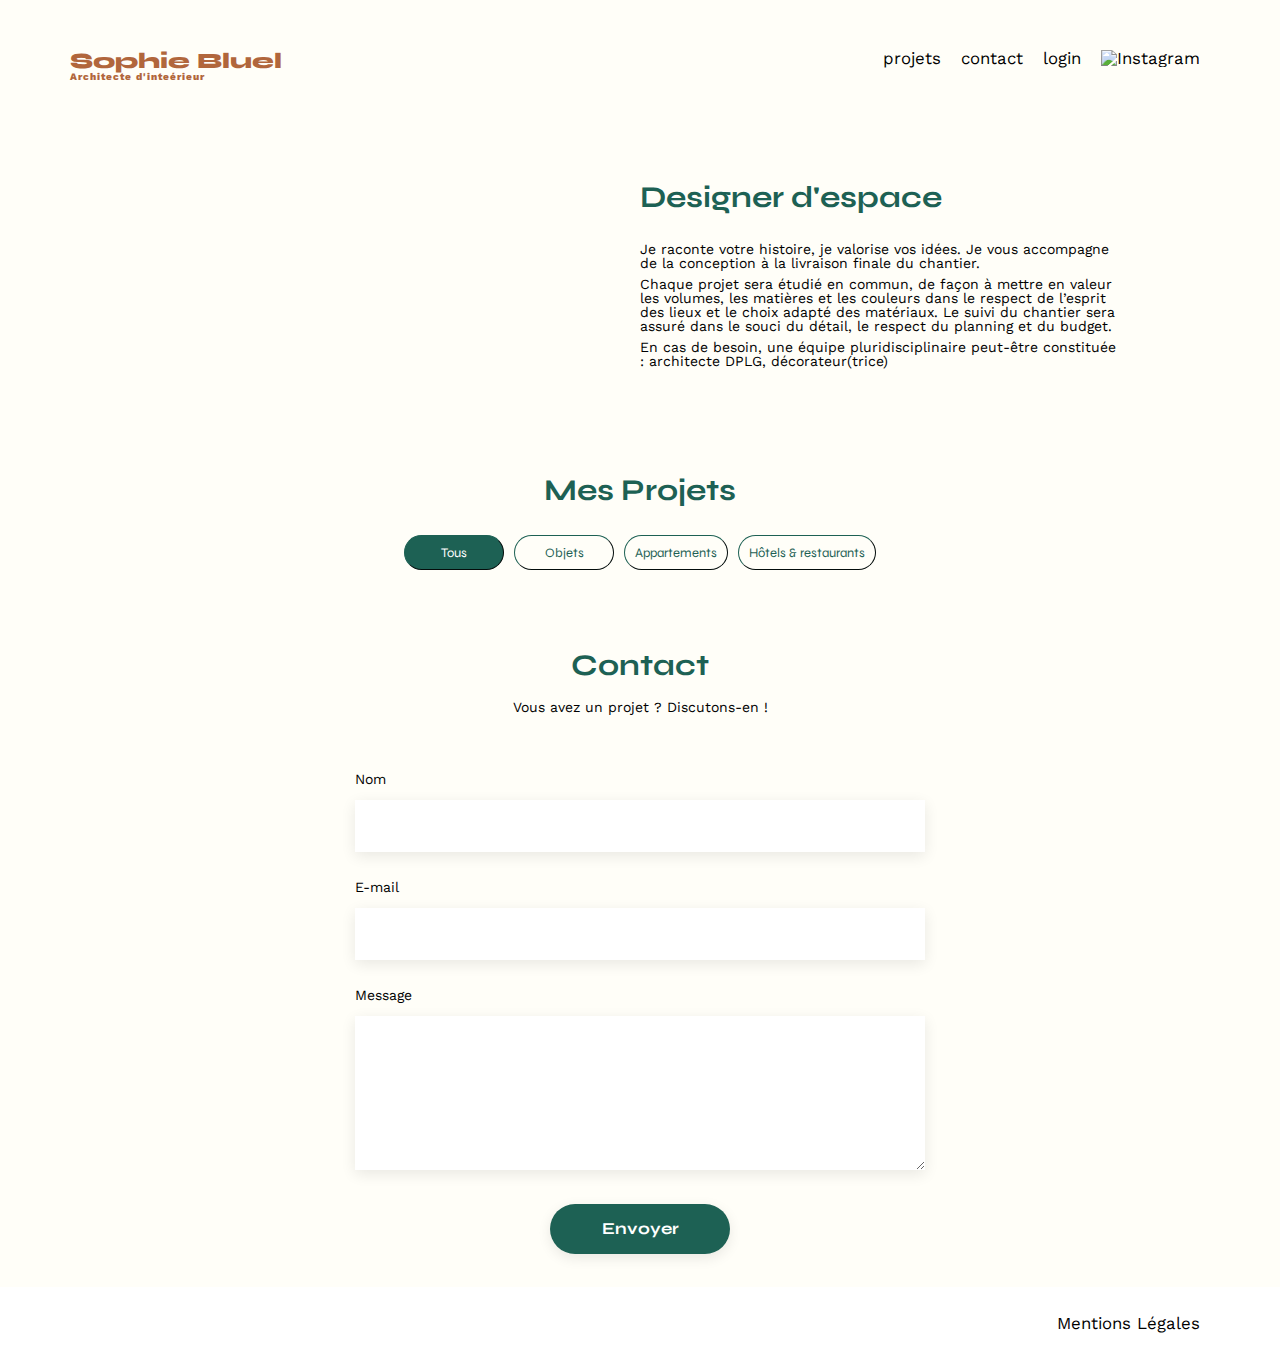
==== FrontEnd/index.html @ c116f13b "Archived works.js, Create galleries.js work-cards.js filters-display.js and filters-logic.js Refacto" ====
<!DOCTYPE html>
<html lang="fr">

<head>
	<meta charset="UTF-8">
	<title>Sophie Bluel - Architecte d'intérieur</title>
	<meta name="viewport" content="width=device-width, initial-scale=1.0">
	<link rel="preconnect" href="https://fonts.googleapis.com">
	<link rel="preconnect" href="https://fonts.gstatic.com" crossorigin>
	<link href="https://fonts.googleapis.com/css2?family=Syne:wght@700;800&family=Work+Sans&display=swap"
		rel="stylesheet">
	<meta name="description" content="">
	<link rel="stylesheet" href="./assets/style.css">
	<script src="https://kit.fontawesome.com/8b28c0dd29.js" crossorigin="anonymous"></script>
	<script type="module" src="galleries.js"></script>
	<script type="module" src="edit.js"></script>

</head>

<body>

	<div class="wrapper">
		<header>
			<a href='./index.html'>
				<h1>Sophie Bluel <span>Architecte d'inteérieur</span></h1>
			</a>
			<nav>
				<ul>
					<li>projets</li>
					<li>contact</li>
					<li><a href="./login.html">login</a></li>
					<li><img src="./assets/icons/instagram.png" alt="Instagram"></li>
				</ul>
			</nav>
		</header>
		<main>
			<section id="introduction">
				<figure>
					<img src="./assets/images/sophie-bluel.png" alt="">
				</figure>
				<article>
					<h2>Designer d'espace</h2>
					<p>Je raconte votre histoire, je valorise vos idées. Je vous accompagne de la conception à la
						livraison
						finale du chantier.</p>
					<p>Chaque projet sera étudié en commun, de façon à mettre en valeur les volumes, les matières et les
						couleurs dans le respect de l’esprit des lieux et le choix adapté des matériaux. Le suivi du
						chantier sera assuré dans le souci du détail, le respect du planning et du budget.</p>
					<p>En cas de besoin, une équipe pluridisciplinaire peut-être constituée : architecte DPLG,
						décorateur(trice)</p>
				</article>
			</section>
			<section id="portfolio">
				<div class="title-wrapper">
					<h2>Mes Projets</h2>
				</div>
				<div class="filtres">
					<button class="btn-filtre actif" id="btn-tous">Tous</button>
					<button class="btn-filtre" id="btn-objets">Objets</button>
					<button class="btn-filtre" id="btn-appart">Appartements</button>
					<button class="btn-filtre" id="btn-hotels-restos">Hôtels & restaurants</button>
				</div>
				<div class="gallery"></div>
			</section>
			<section id="contact">
				<h2>Contact</h2>
				<p>Vous avez un projet ? Discutons-en !</p>
				<form action="#" method="post">
					<label for="name">Nom</label>
					<input type="text" name="name" id="name">
					<label for="email">E-mail</label>
					<input type="email" name="email" id="email">
					<label for="message">Message</label>
					<textarea name="message" id="message" cols="30" rows="10"></textarea>
					<input type="submit" value="Envoyer">
				</form>
			</section>
			<aside id="modal1" class="modal" aria-hidden="true" role="dialog" aria-labelledby="modal1-title" style="display:none;">
				<div class="modal-wrapper">
					<div class="modal-nav">
						<i class="fa-solid fa-xmark"></i>
					</div>
					<div class="modal-content">
						<h3 id="modal1-title">Galerie photo</h3>
						<div class="gallery modal-gallery"></div>
						<a href="#modal2" id="btn-add-work"><button>Ajouter une photo</button></a>
						<a href="#">Supprimer la galerie</a>
					</div>
				</div>
			</aside>
			<aside id="modal2" class="modal" aria-hidden="true" role="dialog" aria-labelledby="modal2-title" style="display:none;">
				<div class="modal-wrapper">
					<div class="modal-nav">
						<i class="fa-solid fa-arrow-left"></i>
						<i class="fa-solid fa-xmark"></i>
					</div>
					<div class="modal-content">
						<h3 id="modal2-title">Ajout photo</h3>
					</div>
				</div>
			</aside>
		</main>
	</div>

	<footer>
		<nav>
			<ul>
				<li>Mentions Légales</li>
			</ul>
		</nav>
	</footer>
</body>

</html>
---- FrontEnd/assets/style.css ----
/* http://meyerweb.com/eric/tools/css/reset/
   v2.0 | 20110126
   License: none (public domain)
*/

html, body, div, span, applet, object, iframe,
h1, h2, h3, h4, h5, h6, p, blockquote, pre,
a, abbr, acronym, address, big, cite, code,
del, dfn, em, img, ins, kbd, q, s, samp,
small, strike, strong, sub, sup, tt, var,
b, u, i, center,
dl, dt, dd, ol, ul, li,
fieldset, form, label, legend,
table, caption, tbody, tfoot, thead, tr, th, td,
article, aside, canvas, details, embed,
figure, figcaption, footer, header, hgroup,
menu, nav, output, ruby, section, summary,
time, mark, audio, video {
	margin: 0;
	padding: 0;
	border: 0;
	font-size: 100%;
	font: inherit;
	vertical-align: baseline;
}
/* HTML5 display-role reset for older browsers */
article, aside, details, figcaption, figure,
footer, header, hgroup, menu, nav, section {
	display: block;
}
body {
	line-height: 1;
}
ol, ul {
	list-style: none;
}
blockquote, q {
	quotes: none;
}
blockquote:before, blockquote:after,
q:before, q:after {
	content: '';
	content: none;
}
table {
	border-collapse: collapse;
	border-spacing: 0;
}
/** end reset css**/
:root {
	--main-bg-color: #FFFEF8;
	--bg-color-2: white;
	--bg-color-3 : black;
	--main-highlight-color: #1D6154;
	--highlight-color-2: #B1663C;
}
body {
	font-family: 'Work Sans' ;
	font-size: 14px;
	background-color: var(--main-bg-color);
	display: flex;
	flex-direction: column;
}
.edit-banner {
	display: flex;
	justify-content: center;
	align-items: stretch;
	gap: 20px;
	width: 100%;
	min-height: 40px;
	padding: 10px 0;
	background-color: var(--bg-color-3);
	color: var(--bg-color-2);
}
.edit-banner a {
	display: flex;
	gap: 10px;
	font-size: large;
	align-self: center;
}
.edit-banner button {
	background-color: var(--bg-color-2);
}
#publish {
	font-size: inherit;
	font-family: inherit;
	border-radius: 60px;
	padding: 10px 20px;
	border-width: 0;
}
.wrapper {
	width: 90%;
	min-height: 93vh;
	align-self: center;
}
header, main, footer nav {
	max-width: 1140px;
	margin:auto;
}
header {
	display: flex;
	justify-content: space-between;
	padding: 50px 0
}
main {
	display: flex;
	flex-direction: column;
	align-items: center;
}
section {
	margin: 50px 0;
	width: 85%;
}
h1{
	display: flex;
	flex-direction: column;
	font-family: 'Syne';
	font-size: 22px;
	font-weight: 800;
	color: var(--highlight-color-2);
}

h1 > span {
	font-family: 'Work Sans';
	font-size:10px;
	letter-spacing: 0.1em;
;
}

h2{
	font-family: 'Syne';
	font-weight: 700;
	font-size: 30px;
	color: var(--main-highlight-color)
}
h3 {
	font-size: x-large;
}
a {
	color: inherit;
	text-decoration: none;
}
a:visited {
	color: initial;
}
a.actif {
	font-weight: bold;
}
header a {
	text-decoration: none;
}
nav ul {
	display: flex;
	align-items: center;
	list-style-type: none;
}
nav li {
	padding: 0 10px;
	font-size: 1.2em;
}
nav img {
	height: 25px;
}
li:hover,
nav a:hover {
	color: var(--highlight-color-2);
}
.modifier {
	display: flex;
	gap: 10px;
}
#introduction {
	display: flex;
	align-items: center;
}
#introduction figure {
	flex: 1
}
#introduction img {
	display: block;
	margin-right: auto;
	width: 90%;
}
#introduction figure .modifier {
	padding-top: 20px;
} 
#introduction article {
	flex: 1
}
#introduction h2 {
	margin-bottom: 1em;
}

#introduction p {
	margin-bottom: 0.5em;
}
#portfolio {
	display: flex;
	flex-direction: column;
	align-items: center;
	gap: 30px;
}
.title-wrapper {
	display: flex;
	justify-content: center;
	align-items: center;
}
#portfolio .modifier {
	padding-left: 30px;
}
.filtres {
	display: flex;
	justify-content: center;
	align-items: stretch;
	gap: 10px;
	height: 35px;
}
.filtres button {
	font-family: 'Syne';
	font-size: small;
	color: var(--main-highlight-color);
	background-color: var(--main-bg-color);
	border-radius: 60px;
	border-width: 1px;
	border-color: var(--main-highlight-color);
	min-width: 100px;
	padding: 0 10px;
	transition-duration: 0.2s;
}
.filtres button:hover,
.filtres .actif {
	color: var(--bg-color-2);
	background-color: var(--main-highlight-color);
}

.gallery {
	width: 100%;
	display: grid;
	grid-template-columns: 1fr 1fr 1fr;
	grid-column-gap: 20px;
	grid-row-gap: 20px;
}

.gallery img {
	width: 100%;

}
#contact {
	width: 50%;
	margin: auto;
}
#login {
	display: flex;
	flex-direction: column;
	align-items: stretch;
	gap: 40px;
	padding-top: 100px;
	width: 40%;
	margin: auto;
}
#contact > *, #login > * {
	text-align: center;

}
#contact h2 {
	margin-bottom: 20px;
}
#contact form, #login form {
	text-align: left;
	display: flex;
	flex-direction: column;
}
#contact form {
	margin-top:30px;
}
#contact input,
#login input, #login button{
	height: 50px;
	font-size: 1.2em;
	border: none;
	box-shadow: 0px 4px 14px rgba(0, 0, 0, 0.09);
}
#contact label, #login label {
	margin: 2em 0 1em 0;
}
#contact textarea {
	border: none;
	box-shadow: 0px 4px 14px rgba(0, 0, 0, 0.09);
}

input[type="submit"], #login button, .modal button{
	font-family: 'Syne';
	font-weight: 700;
	color: var(--bg-color-2);
	background-color: var(--main-highlight-color);
	width: 180px;
	text-align: center;
	border-radius: 60px ;
}
input[type="submit"]:hover, button {
	background-color: #0E2F28;
	cursor: pointer;
}
input[type="submit"] {
	margin : 2em auto ;
}
#login button {
	align-self: center;
}
.error {
	color: darkred;
	text-align: center;
}
footer {
	background-color: var(--bg-color-2);
	padding: 2em;
}
footer nav ul {
	display: flex;
	justify-content: flex-end;
}
.modal {
	display: flex;
	justify-content: center;
	align-items: center;
	position: fixed;
	top: 0;
	left: 0;
	width: 100%;
	height: 100%;
	background-color: rgba(0, 0, 0, 0.8);
}
.modal-wrapper {
	overflow: auto;
	width: 60vh;
	max-height: 70vh;
	padding: 30px;
	border-radius: 10px;
	background-color: var(--main-bg-color);
}
.modal-nav {
	display: flex;
	justify-content: flex-end;
}
#modal2 .modal-nav {
	justify-content: space-between;
}
.modal i {
	font-size: large;
	cursor: pointer;
}
.modal-content {
	display: flex;
	flex-direction: column;
	align-items: center;
	padding: 10px 60px;
	gap: 20px;
}
.modal-gallery {
	grid-template-columns: repeat(5, 1fr);
	grid-column-gap: 10px;
	grid-row-gap: 10px;
	padding: 30px 0;
	border-bottom: 1px solid lightgray;
	font-size: smaller;
}
.placeholder {
	background-color: #0E2F28;
	height: 10vh;
}
.modal button{
	border-width: 0;
	padding: 10px;
	margin-top: 10px;
}
.modal a {
	color: var(--highlight-color-2);
}
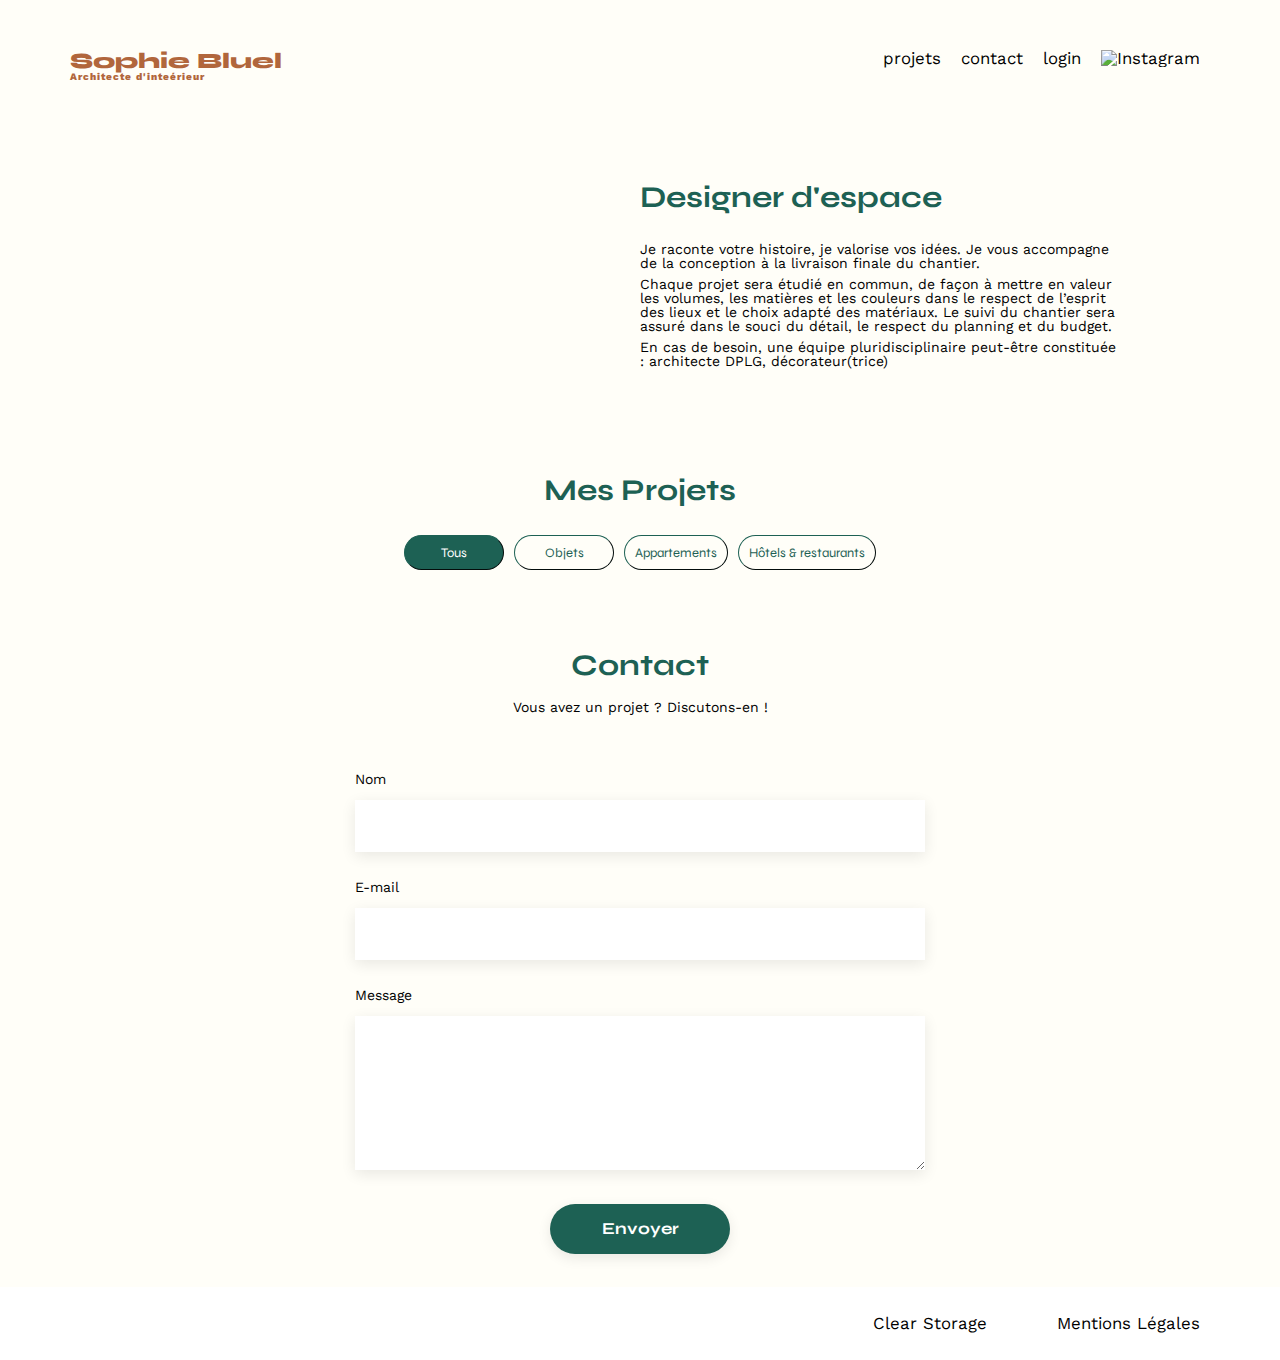
==== commit 7b8891b3: "Create global-init.js index-init.js login-init.js, Update index.html login.html style.css Création d" ====
--- a/FrontEnd/index.html
+++ b/FrontEnd/index.html
@@ -12,7 +12,7 @@
 	<meta name="description" content="">
 	<link rel="stylesheet" href="./assets/style.css">
 	<script src="https://kit.fontawesome.com/8b28c0dd29.js" crossorigin="anonymous"></script>
-	<script type="module" src="galleries.js"></script>
+	<script type="module" src="index-init.js"></script>
 	<script type="module" src="edit.js"></script>
 
 </head>
@@ -105,6 +105,7 @@
 	<footer>
 		<nav>
 			<ul>
+				<li id="clear-storage">Clear Storage</li>
 				<li>Mentions Légales</li>
 			</ul>
 		</nav>
--- a/FrontEnd/assets/style.css
+++ b/FrontEnd/assets/style.css
@@ -157,6 +157,7 @@
 nav li {
 	padding: 0 10px;
 	font-size: 1.2em;
+	cursor: pointer;
 }
 nav img {
 	height: 25px;
@@ -316,8 +317,8 @@
 	padding: 2em;
 }
 footer nav ul {
-	display: flex;
 	justify-content: flex-end;
+	gap: 50px;
 }
 .modal {
 	display: flex;
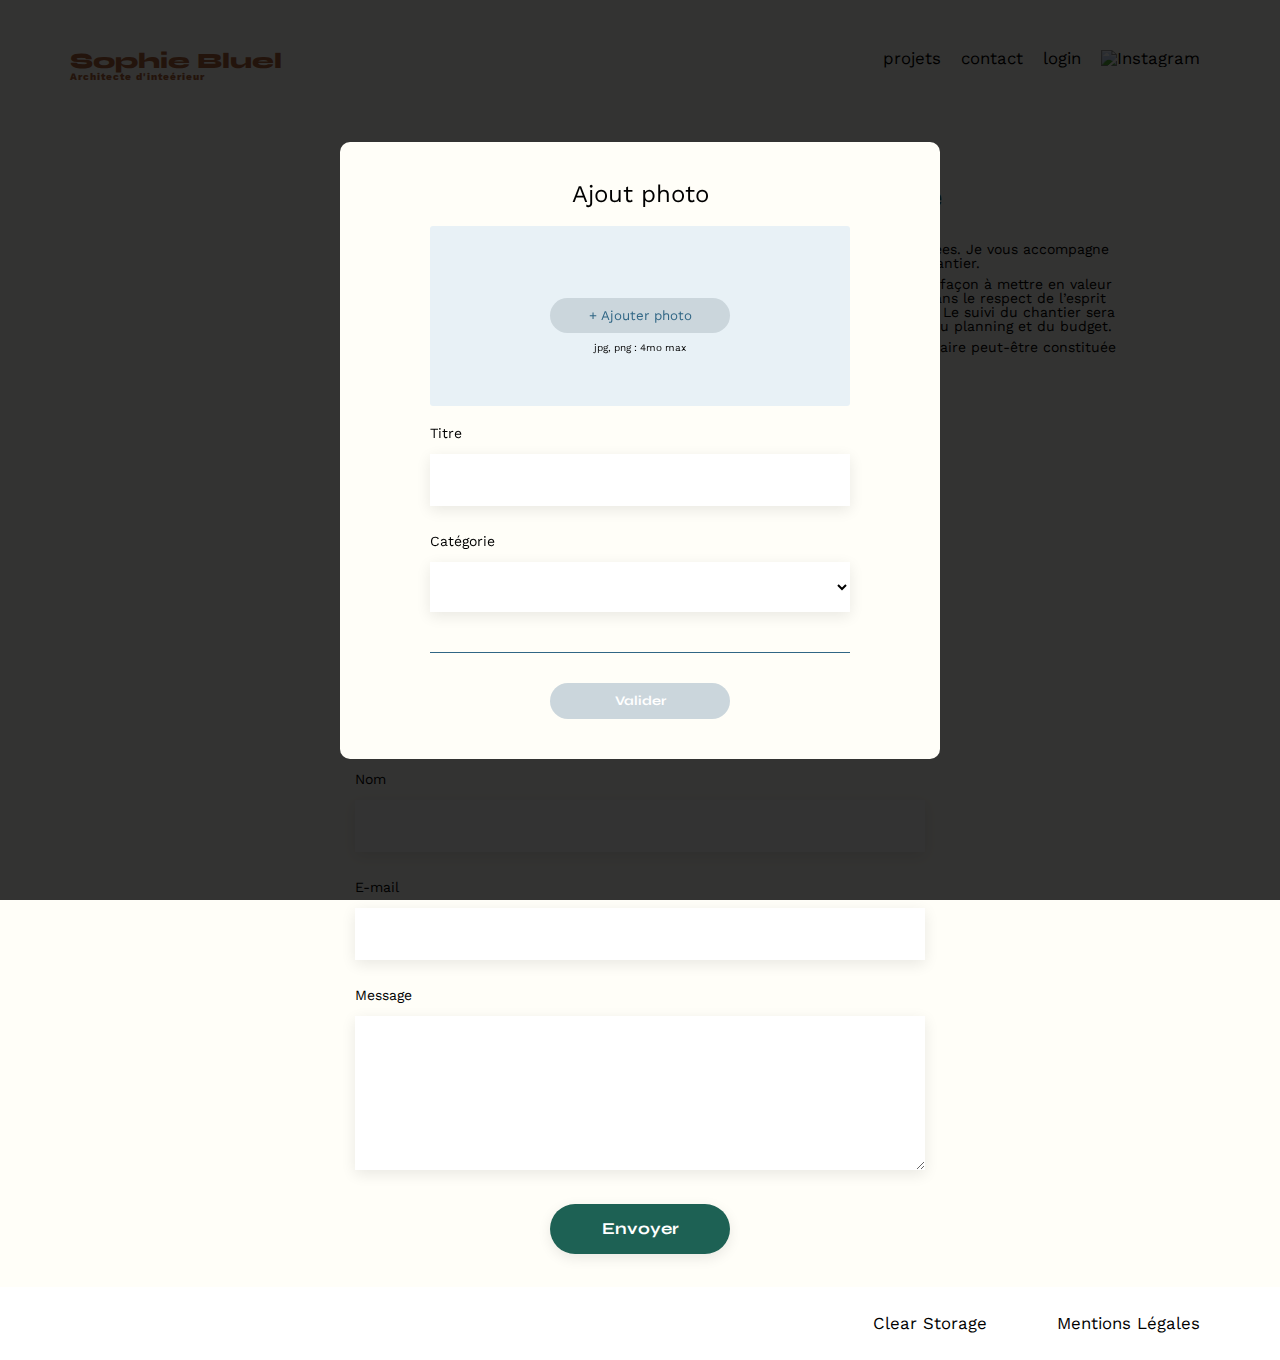
==== commit 5a591776: "Update style.css index.html Ajustement des styles de la modale 2" ====
--- a/FrontEnd/index.html
+++ b/FrontEnd/index.html
@@ -12,8 +12,8 @@
 	<meta name="description" content="">
 	<link rel="stylesheet" href="./assets/style.css">
 	<script src="https://kit.fontawesome.com/8b28c0dd29.js" crossorigin="anonymous"></script>
-	<script type="module" src="index-init.js"></script>
-	<script type="module" src="edit.js"></script>
+	<script type="module" src="./index-init.js"></script>
+	<!-- <script type="module" src="edit.js"></script> -->
 
 </head>
 
@@ -26,8 +26,8 @@
 			</a>
 			<nav>
 				<ul>
-					<li>projets</li>
-					<li>contact</li>
+					<li><a href="#portfolio">projets</a></li>
+					<li><a href="#contact">contact</a></li>
 					<li><a href="./login.html">login</a></li>
 					<li><img src="./assets/icons/instagram.png" alt="Instagram"></li>
 				</ul>
@@ -75,7 +75,7 @@
 					<input type="submit" value="Envoyer">
 				</form>
 			</section>
-			<aside id="modal1" class="modal" aria-hidden="true" role="dialog" aria-labelledby="modal1-title" style="display:none;">
+			<!-- <aside id="modal1" class="modal" aria-hidden="true" role="dialog" aria-labelledby="modal1-title" style="display:none;">
 				<div class="modal-wrapper">
 					<div class="modal-nav">
 						<i class="fa-solid fa-xmark"></i>
@@ -87,8 +87,8 @@
 						<a href="#">Supprimer la galerie</a>
 					</div>
 				</div>
-			</aside>
-			<aside id="modal2" class="modal" aria-hidden="true" role="dialog" aria-labelledby="modal2-title" style="display:none;">
+			</aside> -->
+			<aside id="modal2" class="modal" aria-hidden="true" role="dialog" aria-labelledby="modal2-title">
 				<div class="modal-wrapper">
 					<div class="modal-nav">
 						<i class="fa-solid fa-arrow-left"></i>
@@ -96,6 +96,24 @@
 					</div>
 					<div class="modal-content">
 						<h3 id="modal2-title">Ajout photo</h3>
+						<div id="photo-frame">
+							<i class="fa-regular fa-image"></i>
+							<button id="btn-add-photo">+ Ajouter photo</button>
+							<p>jpg, png : 4mo max</p>
+						</div>
+						<form action="#" method="post" id="photo-form">
+							<label for="title">Titre</label>
+							<input type="text" name="title" id="title">
+							<label for="category">Catégorie</label>
+							<select name="category" id="category">
+								<option label=" " hidden disabled selected value></option>
+								<option value="Objets">Objets</option>
+								<option value="Appartements">Appartements</option>
+								<option value="Hôtels et restaurants">Hôtels et restaurants</option>
+							</select>
+							
+						</form>
+						<button type="submit" form="photo-form" value="submit">Valider</button>
 					</div>
 				</div>
 			</aside>
--- a/FrontEnd/assets/style.css
+++ b/FrontEnd/assets/style.css
@@ -139,6 +139,7 @@
 a {
 	color: inherit;
 	text-decoration: none;
+	cursor: pointer;
 }
 a:visited {
 	color: initial;
@@ -207,7 +208,8 @@
 	align-items: center;
 }
 #portfolio .modifier {
-	padding-left: 30px;
+	position: absolute;
+	transform: translate(200%);
 }
 .filtres {
 	display: flex;
@@ -266,7 +268,7 @@
 #contact h2 {
 	margin-bottom: 20px;
 }
-#contact form, #login form {
+#contact form, #login form, #photo-form {
 	text-align: left;
 	display: flex;
 	flex-direction: column;
@@ -275,13 +277,16 @@
 	margin-top:30px;
 }
 #contact input,
-#login input, #login button{
+#login input,
+#login button,
+#photo-form input,
+select{
 	height: 50px;
 	font-size: 1.2em;
 	border: none;
 	box-shadow: 0px 4px 14px rgba(0, 0, 0, 0.09);
 }
-#contact label, #login label {
+label{
 	margin: 2em 0 1em 0;
 }
 #contact textarea {
@@ -305,6 +310,11 @@
 input[type="submit"] {
 	margin : 2em auto ;
 }
+select {
+	background-color: white;
+	padding-left: 15px;
+	padding-right: 15px;
+}
 #login button {
 	align-self: center;
 }
@@ -346,7 +356,7 @@
 #modal2 .modal-nav {
 	justify-content: space-between;
 }
-.modal i {
+.modal-nav i {
 	font-size: large;
 	cursor: pointer;
 }
@@ -365,10 +375,6 @@
 	border-bottom: 1px solid lightgray;
 	font-size: smaller;
 }
-.placeholder {
-	background-color: #0E2F28;
-	height: 10vh;
-}
 .modal button{
 	border-width: 0;
 	padding: 10px;
@@ -376,4 +382,39 @@
 }
 .modal a {
 	color: var(--highlight-color-2);
+}
+#photo-frame {
+	display: flex;
+	flex-direction: column;
+	justify-content: center;
+	align-items: center;
+	height: 20vh;
+	width: 100%;
+	background-color: #E8F1F6;
+	border-radius: 3px;
+}
+.fa-image{
+	color: #CBD6DC;
+	font-size: 60px;
+}
+#btn-add-photo{
+	color: #306685;
+	font-family: unset;
+	font-weight: unset;
+	margin-top: 20px;
+}
+#photo-frame p{
+	padding-top: 10px;
+	font-size: x-small;
+}
+#photo-form {
+	width: 100%;
+	border-bottom: #306685 solid 1px;
+	padding-bottom: 40px;
+}
+#photo-form :first-child{
+	margin-top: unset;
+}
+#modal2 button {
+	background-color: #CBD6DC;
 }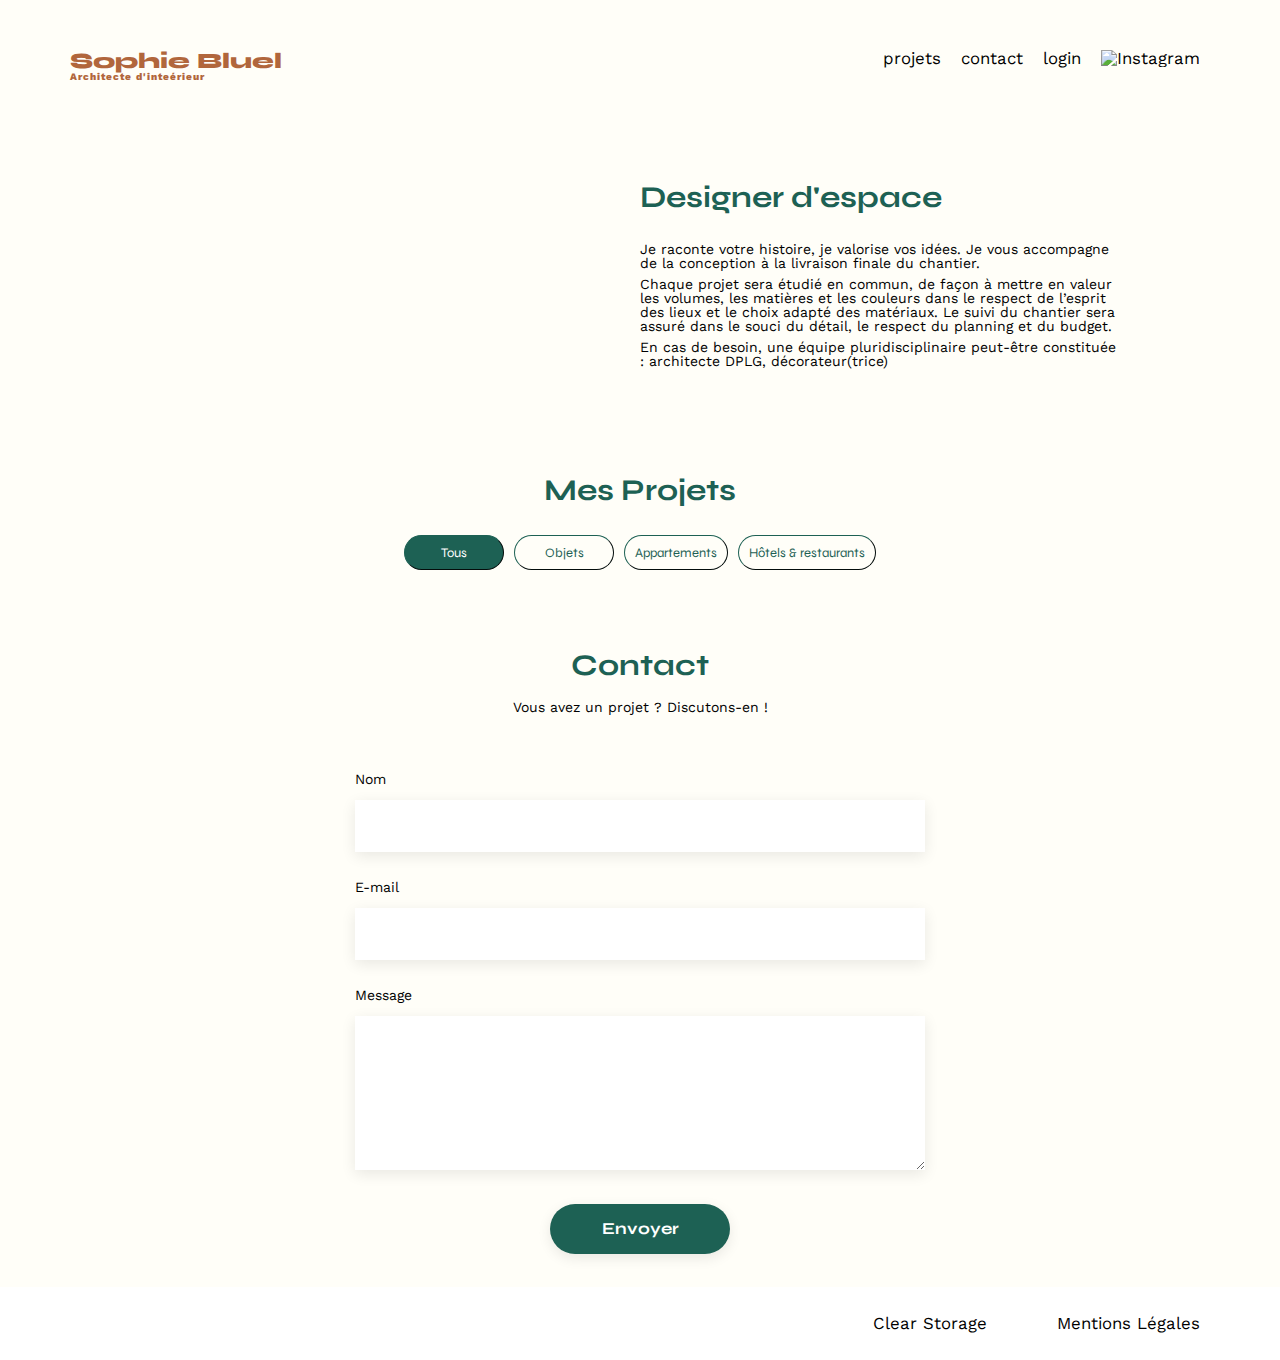
==== commit 3f352e8e: "Update modals js files, global-create.js and config.js Création dynamique de la deuxième fenètre mod" ====
--- a/FrontEnd/index.html
+++ b/FrontEnd/index.html
@@ -88,7 +88,7 @@
 					</div>
 				</div>
 			</aside> -->
-			<aside id="modal2" class="modal" aria-hidden="true" role="dialog" aria-labelledby="modal2-title">
+			<!-- <aside id="modal2" class="modal" aria-hidden="true" role="dialog" aria-labelledby="modal2-title">
 				<div class="modal-wrapper">
 					<div class="modal-nav">
 						<i class="fa-solid fa-arrow-left"></i>
@@ -116,7 +116,7 @@
 						<button type="submit" form="photo-form" value="submit">Valider</button>
 					</div>
 				</div>
-			</aside>
+			</aside> -->
 		</main>
 	</div>
 
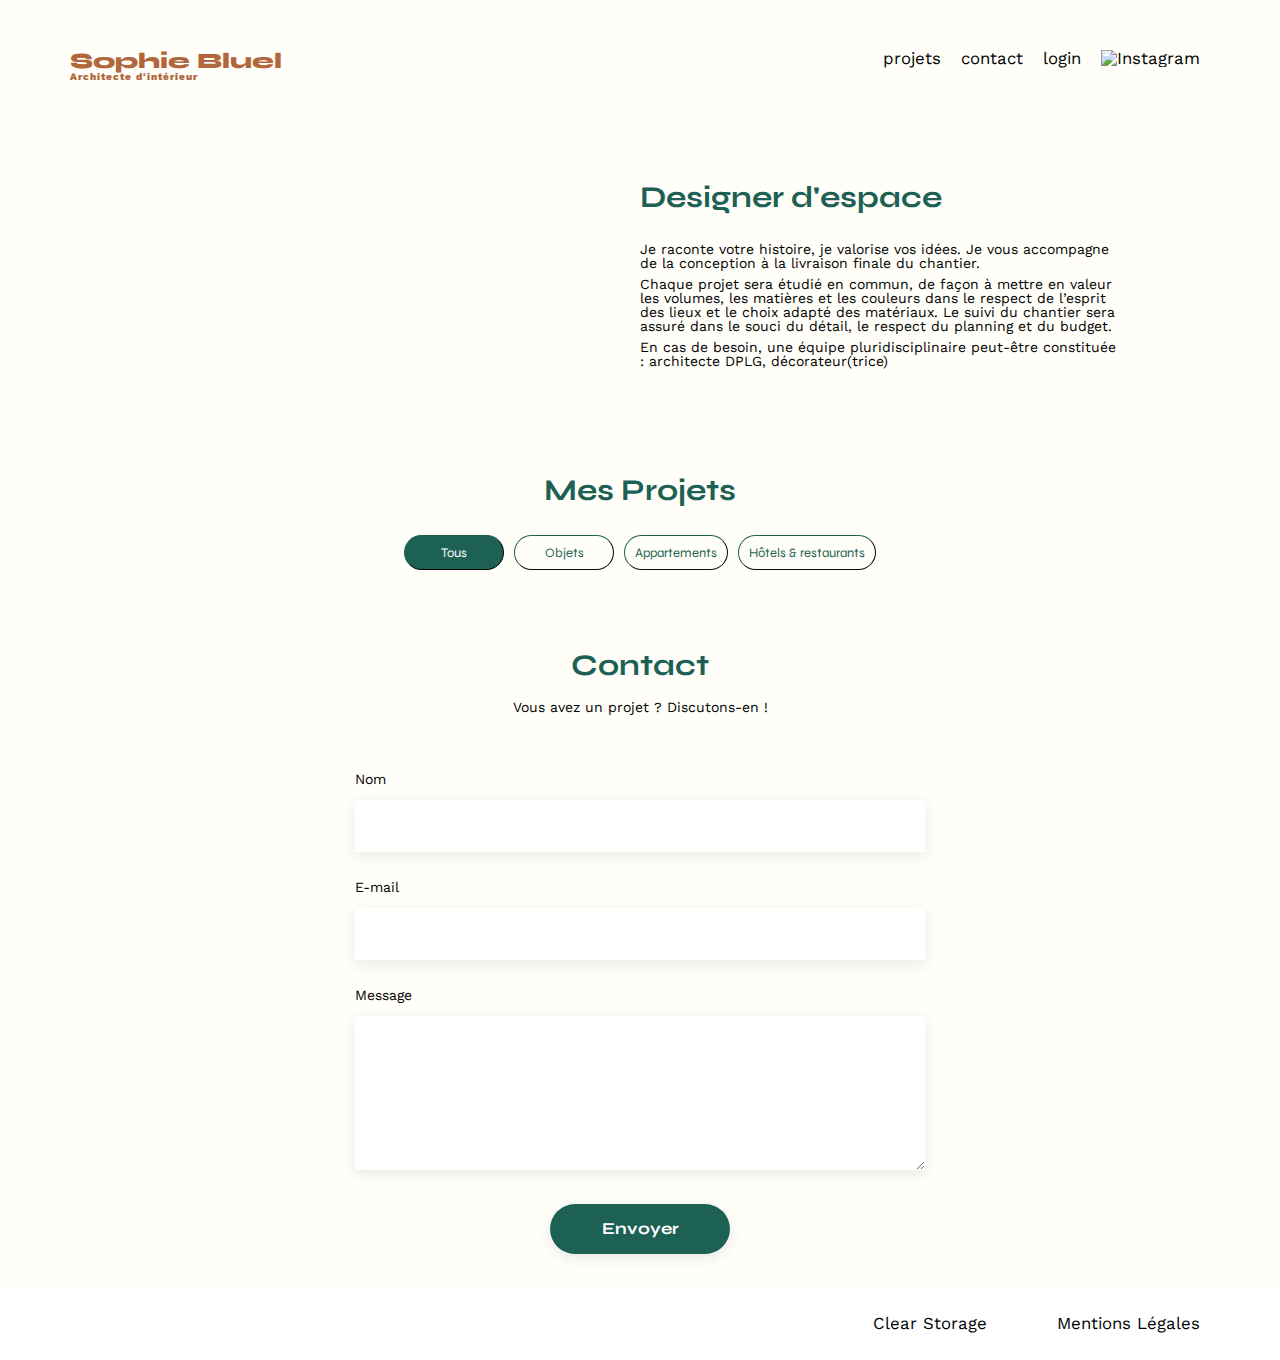
==== commit ebcfd135: "Update ondex.html, config.js and modals-logic.js Correction de l'evenement d'ouverture de la modale " ====
--- a/FrontEnd/index.html
+++ b/FrontEnd/index.html
@@ -13,8 +13,6 @@
 	<link rel="stylesheet" href="./assets/style.css">
 	<script src="https://kit.fontawesome.com/8b28c0dd29.js" crossorigin="anonymous"></script>
 	<script type="module" src="./index-init.js"></script>
-	<!-- <script type="module" src="edit.js"></script> -->
-
 </head>
 
 <body>
@@ -22,7 +20,7 @@
 	<div class="wrapper">
 		<header>
 			<a href='./index.html'>
-				<h1>Sophie Bluel <span>Architecte d'inteérieur</span></h1>
+				<h1>Sophie Bluel <span>Architecte d'intérieur</span></h1>
 			</a>
 			<nav>
 				<ul>
@@ -75,48 +73,6 @@
 					<input type="submit" value="Envoyer">
 				</form>
 			</section>
-			<!-- <aside id="modal1" class="modal" aria-hidden="true" role="dialog" aria-labelledby="modal1-title" style="display:none;">
-				<div class="modal-wrapper">
-					<div class="modal-nav">
-						<i class="fa-solid fa-xmark"></i>
-					</div>
-					<div class="modal-content">
-						<h3 id="modal1-title">Galerie photo</h3>
-						<div class="gallery modal-gallery"></div>
-						<a href="#modal2" id="btn-add-work"><button>Ajouter une photo</button></a>
-						<a href="#">Supprimer la galerie</a>
-					</div>
-				</div>
-			</aside> -->
-			<!-- <aside id="modal2" class="modal" aria-hidden="true" role="dialog" aria-labelledby="modal2-title">
-				<div class="modal-wrapper">
-					<div class="modal-nav">
-						<i class="fa-solid fa-arrow-left"></i>
-						<i class="fa-solid fa-xmark"></i>
-					</div>
-					<div class="modal-content">
-						<h3 id="modal2-title">Ajout photo</h3>
-						<div id="photo-frame">
-							<i class="fa-regular fa-image"></i>
-							<button id="btn-add-photo">+ Ajouter photo</button>
-							<p>jpg, png : 4mo max</p>
-						</div>
-						<form action="#" method="post" id="photo-form">
-							<label for="title">Titre</label>
-							<input type="text" name="title" id="title">
-							<label for="category">Catégorie</label>
-							<select name="category" id="category">
-								<option label=" " hidden disabled selected value></option>
-								<option value="Objets">Objets</option>
-								<option value="Appartements">Appartements</option>
-								<option value="Hôtels et restaurants">Hôtels et restaurants</option>
-							</select>
-							
-						</form>
-						<button type="submit" form="photo-form" value="submit">Valider</button>
-					</div>
-				</div>
-			</aside> -->
 		</main>
 	</div>
 
